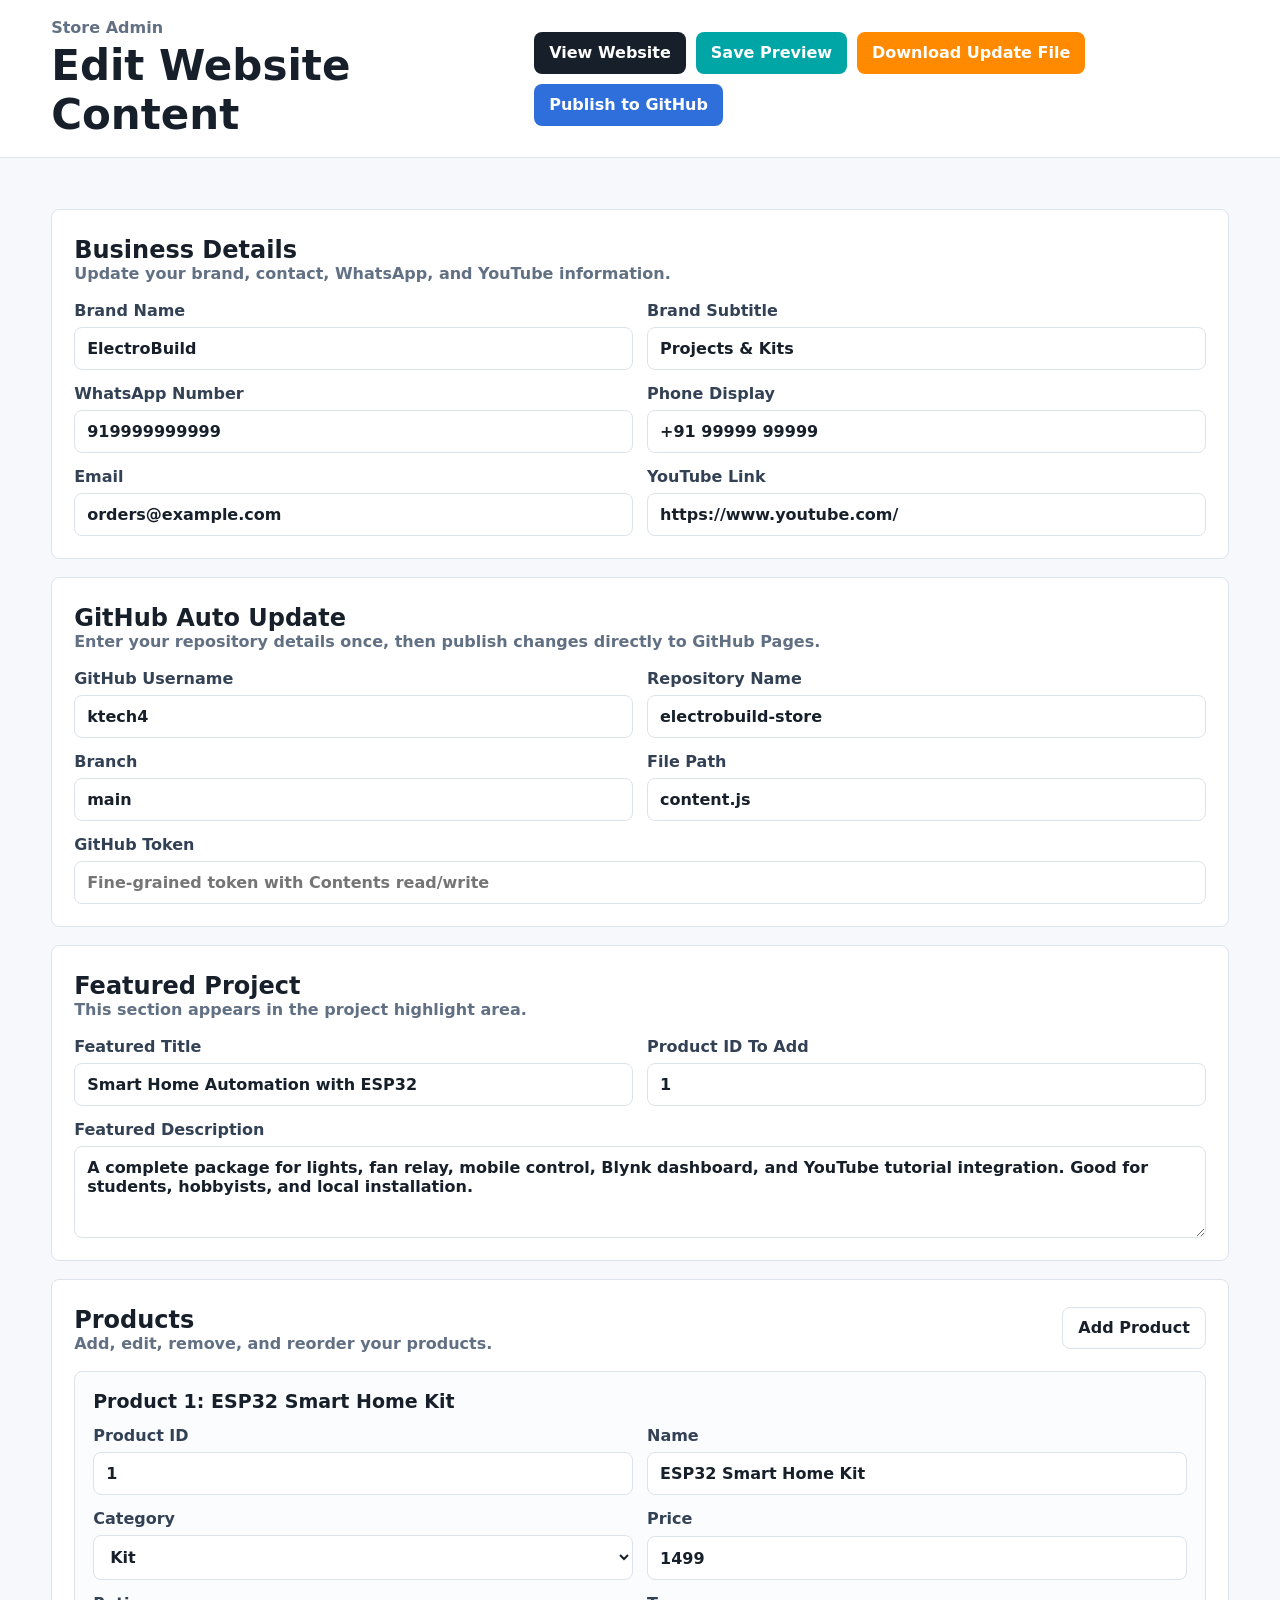
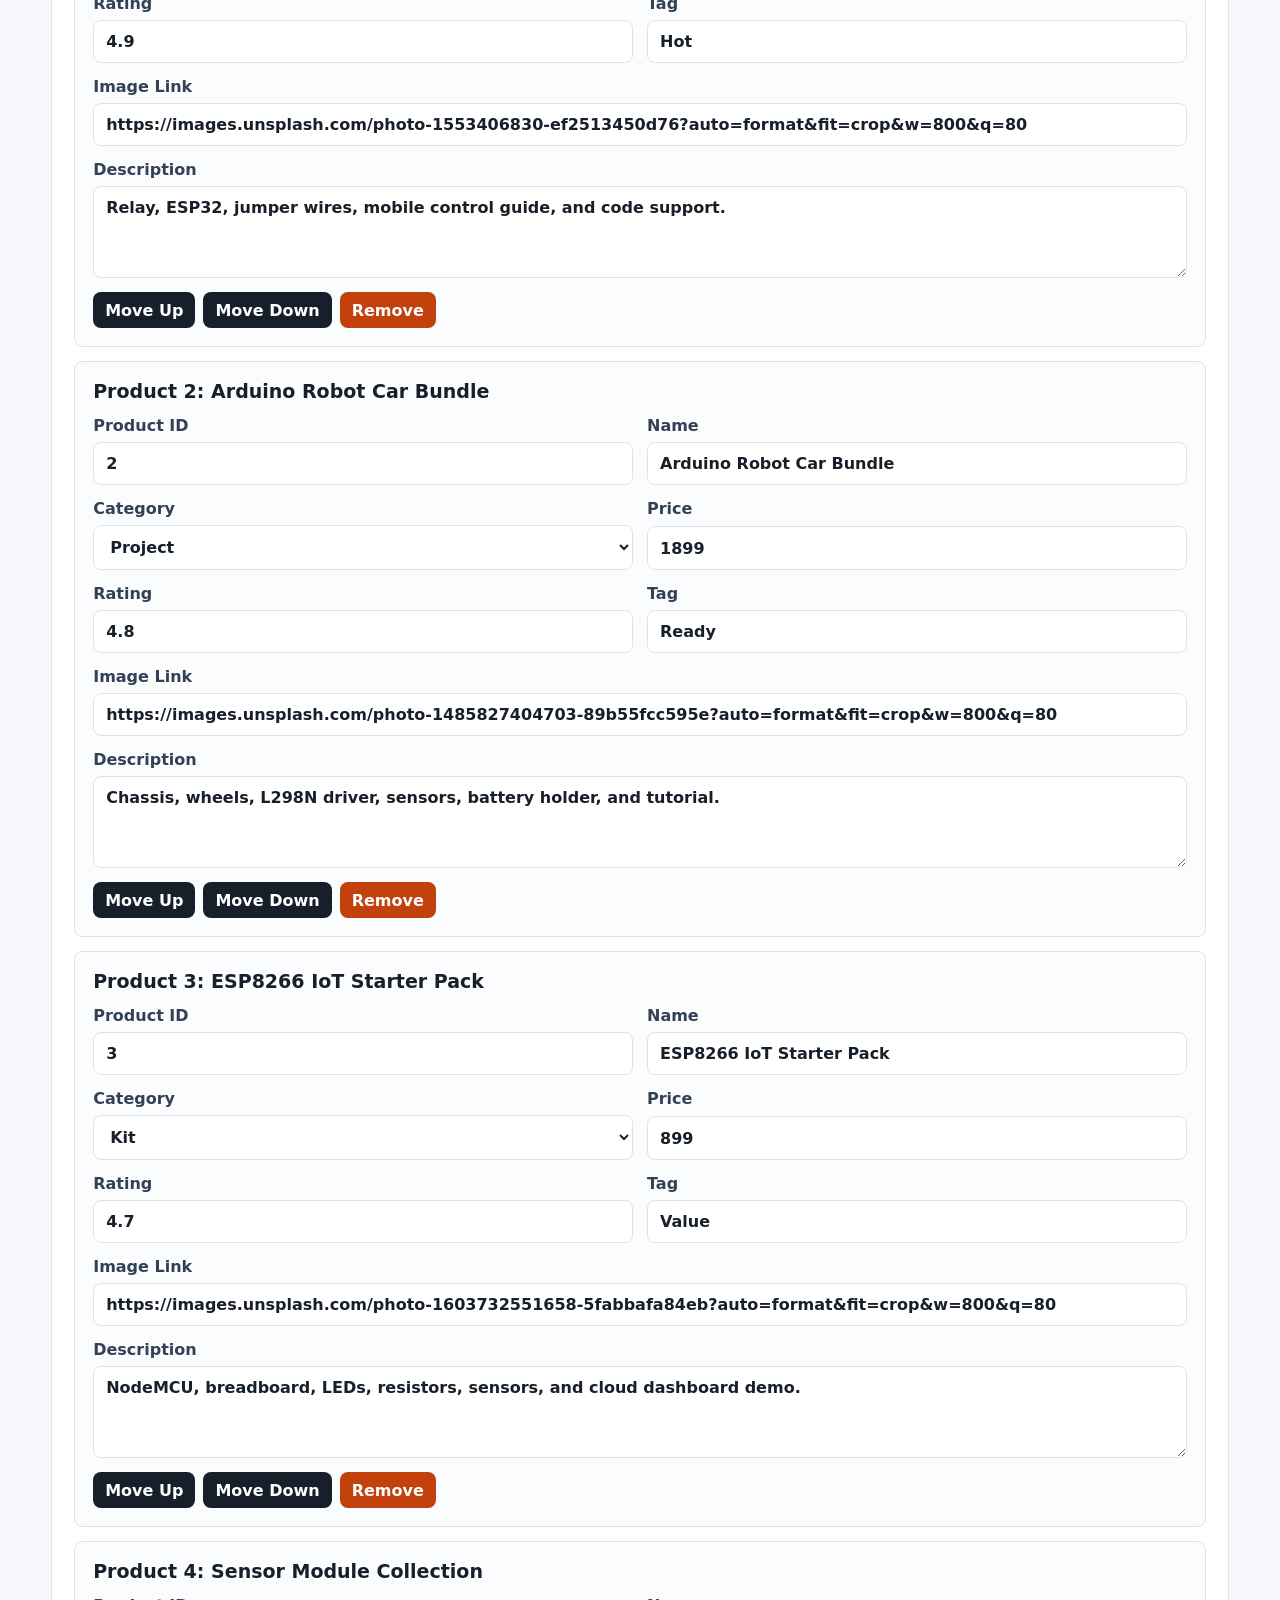
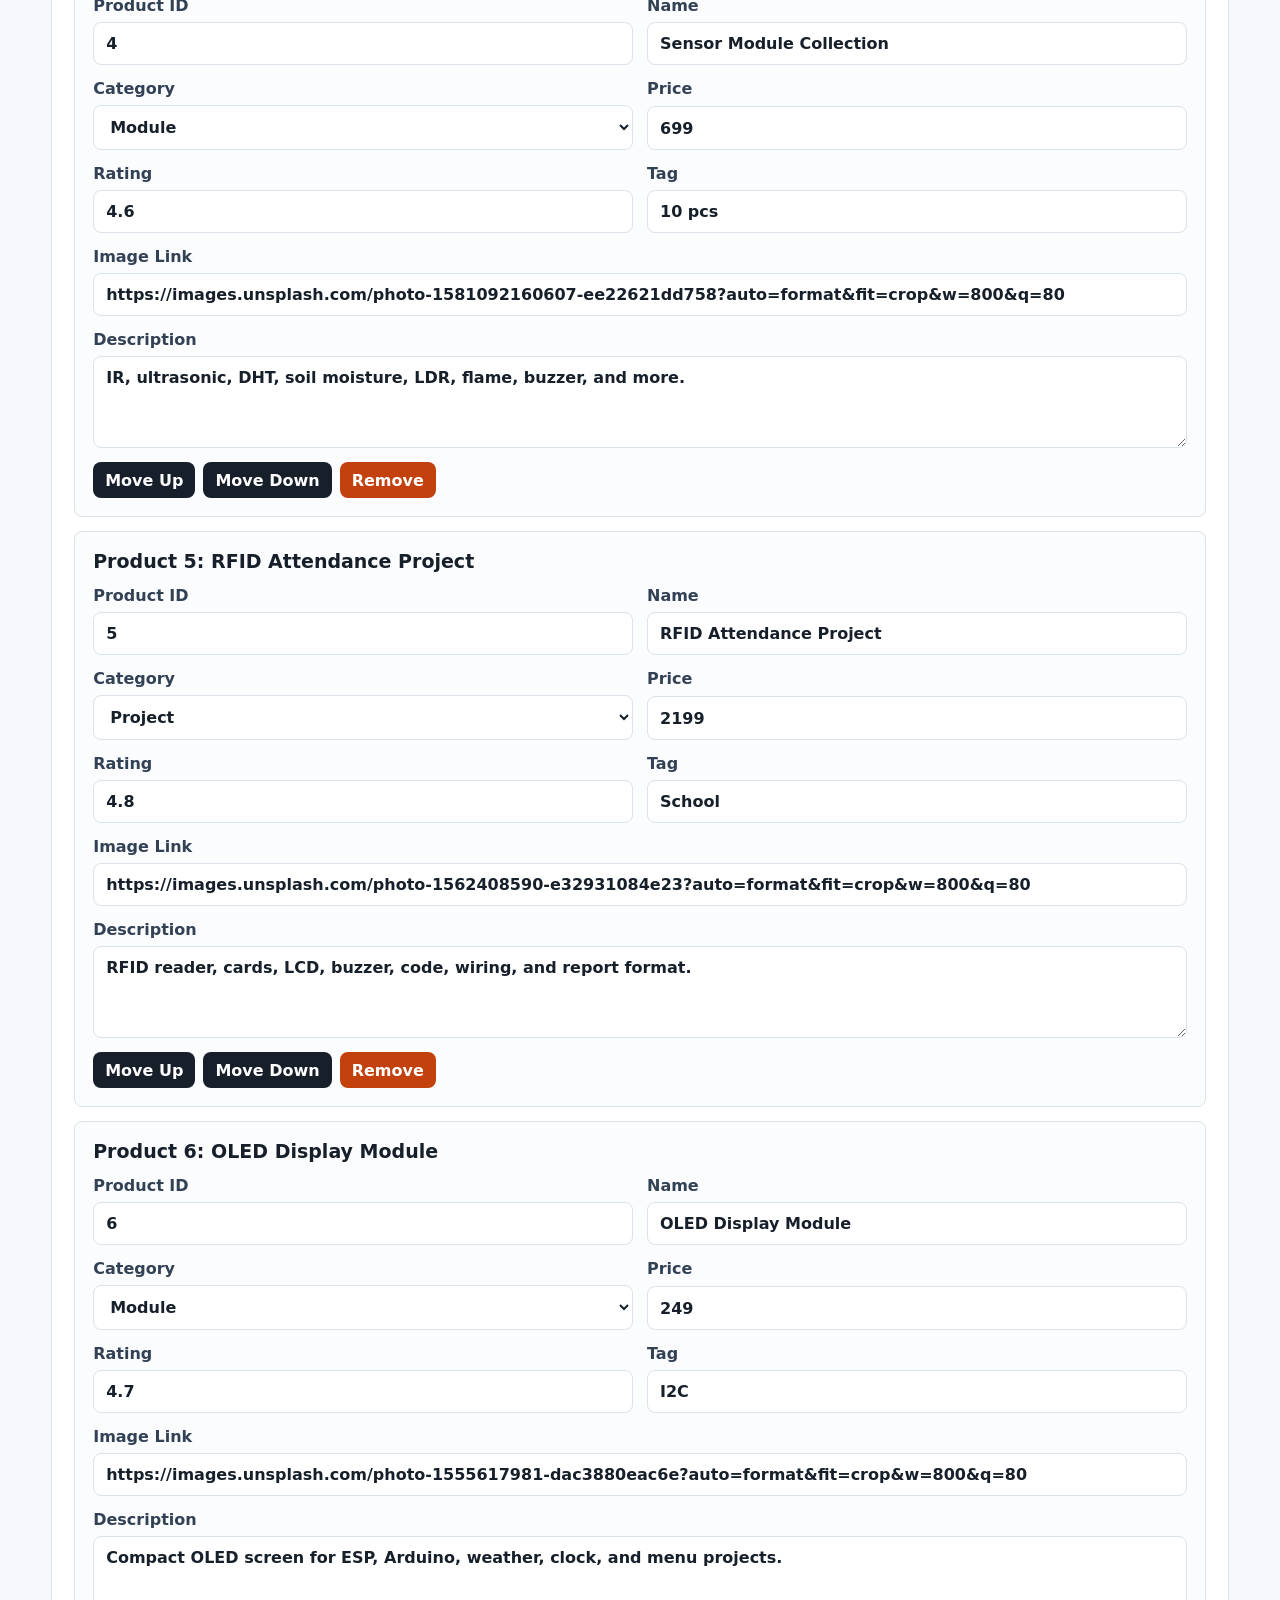
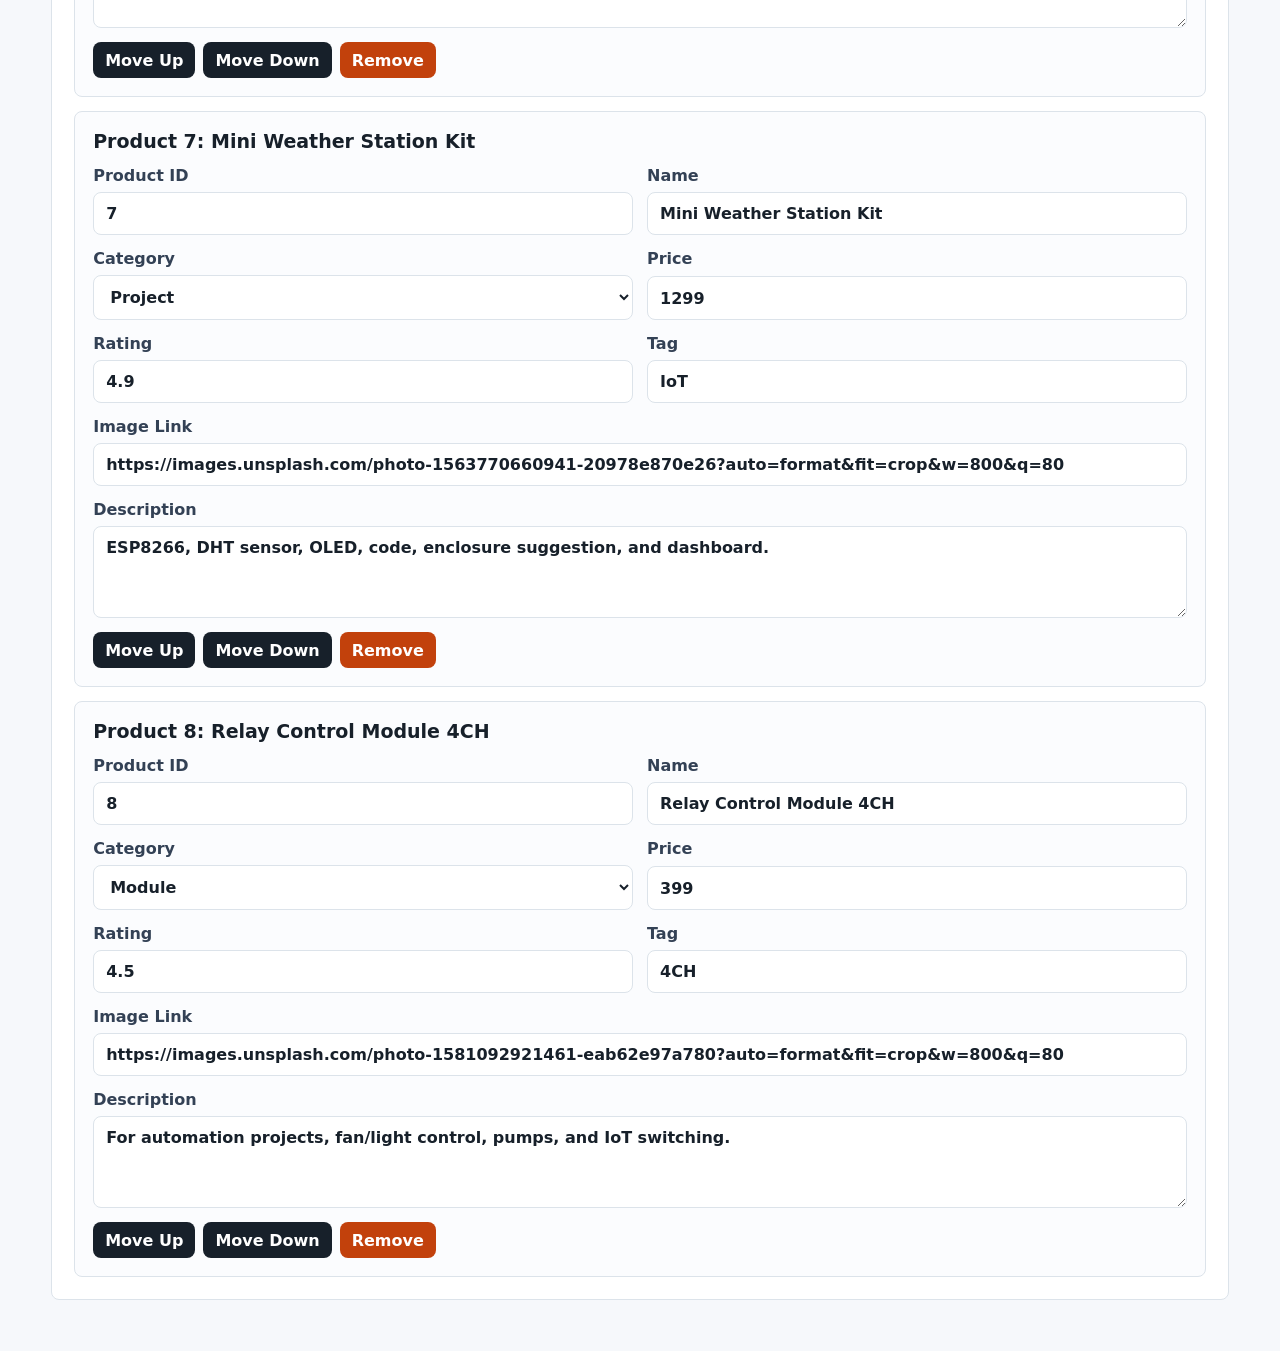
==== admin.html @ 0fcd3319 "Add files via upload" ====
<!doctype html>
<html lang="en">
  <head>
    <meta charset="utf-8" />
    <meta name="viewport" content="width=device-width, initial-scale=1" />
    <title>Store Admin | ElectroBuild</title>
    <link rel="stylesheet" href="admin.css" />
  </head>
  <body>
    <header class="admin-header">
      <div>
        <p>Store Admin</p>
        <h1>Edit Website Content</h1>
      </div>
      <nav>
        <a href="index.html">View Website</a>
        <button id="previewButton" type="button">Save Preview</button>
        <button id="exportButton" type="button">Download Update File</button>
        <button id="publishButton" type="button">Publish to GitHub</button>
      </nav>
    </header>

    <main class="admin-shell">
      <section class="panel">
        <div class="panel-heading">
          <h2>Business Details</h2>
          <p>Update your brand, contact, WhatsApp, and YouTube information.</p>
        </div>

        <div class="form-grid">
          <label>
            Brand Name
            <input id="brandName" type="text" />
          </label>
          <label>
            Brand Subtitle
            <input id="brandSubtitle" type="text" />
          </label>
          <label>
            WhatsApp Number
            <input id="whatsappNumber" type="text" placeholder="919999999999" />
          </label>
          <label>
            Phone Display
            <input id="phoneDisplay" type="text" placeholder="+91 99999 99999" />
          </label>
          <label>
            Email
            <input id="email" type="email" />
          </label>
          <label>
            YouTube Link
            <input id="youtubeUrl" type="url" />
          </label>
        </div>
      </section>

      <section class="panel">
        <div class="panel-heading">
          <h2>GitHub Auto Update</h2>
          <p>Enter your repository details once, then publish changes directly to GitHub Pages.</p>
        </div>

        <div class="form-grid">
          <label>
            GitHub Username
            <input id="githubOwner" type="text" placeholder="your-github-username" />
          </label>
          <label>
            Repository Name
            <input id="githubRepo" type="text" placeholder="electrobuild-store" />
          </label>
          <label>
            Branch
            <input id="githubBranch" type="text" value="main" />
          </label>
          <label>
            File Path
            <input id="githubPath" type="text" value="content.js" />
          </label>
          <label class="wide">
            GitHub Token
            <input id="githubToken" type="password" placeholder="Fine-grained token with Contents read/write" />
          </label>
        </div>
      </section>

      <section class="panel">
        <div class="panel-heading">
          <h2>Featured Project</h2>
          <p>This section appears in the project highlight area.</p>
        </div>

        <div class="form-grid">
          <label>
            Featured Title
            <input id="featureTitle" type="text" />
          </label>
          <label>
            Product ID To Add
            <input id="featureProductId" type="number" min="1" />
          </label>
          <label class="wide">
            Featured Description
            <textarea id="featureDescription"></textarea>
          </label>
        </div>
      </section>

      <section class="panel">
        <div class="panel-heading with-action">
          <div>
            <h2>Products</h2>
            <p>Add, edit, remove, and reorder your products.</p>
          </div>
          <button class="secondary" id="addProductButton" type="button">Add Product</button>
        </div>

        <div class="product-editor" id="productEditor"></div>
      </section>
    </main>

    <div class="toast" id="toast" role="status" aria-live="polite"></div>

    <script src="content.js"></script>
    <script src="admin.js"></script>
  </body>
</html>
---- admin.css ----
:root {
  --ink: #17202a;
  --muted: #627084;
  --line: #dce3ea;
  --paper: #f6f8fb;
  --white: #ffffff;
  --brand: #ff8a00;
  --accent: #00a6a6;
  --danger: #c2410c;
}

* {
  box-sizing: border-box;
}

body {
  margin: 0;
  color: var(--ink);
  font-family: Inter, ui-sans-serif, system-ui, -apple-system, BlinkMacSystemFont, "Segoe UI", sans-serif;
  background: var(--paper);
}

button,
input,
textarea,
select {
  font: inherit;
}

.admin-header {
  position: sticky;
  top: 0;
  z-index: 10;
  display: flex;
  align-items: center;
  justify-content: space-between;
  gap: 18px;
  padding: 18px clamp(18px, 4vw, 52px);
  border-bottom: 1px solid var(--line);
  background: rgba(255, 255, 255, 0.94);
  backdrop-filter: blur(16px);
}

.admin-header p,
.panel-heading p {
  margin: 0;
  color: var(--muted);
  font-weight: 800;
}

.admin-header h1,
.panel-heading h2 {
  margin: 4px 0 0;
  letter-spacing: 0;
}

.admin-header h1 {
  font-size: clamp(26px, 4vw, 42px);
}

.admin-header nav {
  display: flex;
  flex-wrap: wrap;
  gap: 10px;
}

.admin-header a,
button {
  display: inline-flex;
  align-items: center;
  justify-content: center;
  min-height: 42px;
  padding: 0 15px;
  border: 0;
  border-radius: 8px;
  color: #fff;
  font-weight: 900;
  text-decoration: none;
  background: var(--ink);
  cursor: pointer;
}

#exportButton {
  background: var(--brand);
}

#previewButton {
  background: var(--accent);
}

#publishButton {
  background: #2f6fdb;
}

.admin-shell {
  display: grid;
  gap: 18px;
  padding: clamp(18px, 4vw, 52px);
}

.panel {
  padding: 22px;
  border: 1px solid var(--line);
  border-radius: 8px;
  background: var(--white);
}

.panel-heading {
  margin-bottom: 18px;
}

.with-action {
  display: flex;
  align-items: center;
  justify-content: space-between;
  gap: 16px;
}

.secondary {
  color: var(--ink);
  border: 1px solid var(--line);
  background: var(--white);
}

.form-grid,
.product-card {
  display: grid;
  grid-template-columns: repeat(2, minmax(0, 1fr));
  gap: 14px;
}

label {
  display: grid;
  gap: 7px;
  color: #334155;
  font-weight: 900;
}

input,
textarea,
select {
  width: 100%;
  min-width: 0;
  border: 1px solid var(--line);
  border-radius: 8px;
  padding: 11px 12px;
  color: var(--ink);
  background: #fff;
  outline: 0;
}

textarea {
  min-height: 92px;
  resize: vertical;
}

.wide {
  grid-column: 1 / -1;
}

.product-editor {
  display: grid;
  gap: 14px;
}

.product-card {
  position: relative;
  padding: 18px;
  border: 1px solid var(--line);
  border-radius: 8px;
  background: #fbfcfe;
}

.product-card h3 {
  grid-column: 1 / -1;
  margin: 0;
  font-size: 19px;
}

.product-actions {
  grid-column: 1 / -1;
  display: flex;
  flex-wrap: wrap;
  gap: 8px;
}

.product-actions button {
  min-height: 36px;
  padding-inline: 12px;
}

.danger {
  background: var(--danger);
}

.toast {
  position: fixed;
  right: 18px;
  bottom: 18px;
  display: none;
  max-width: min(420px, calc(100vw - 36px));
  padding: 14px 16px;
  border-radius: 8px;
  color: #fff;
  font-weight: 900;
  background: var(--ink);
  box-shadow: 0 18px 40px rgba(20, 32, 48, 0.22);
}

.toast.is-visible {
  display: block;
}

@media (max-width: 820px) {
  .admin-header,
  .with-action {
    align-items: stretch;
    flex-direction: column;
  }

  .admin-header nav,
  .admin-header a,
  .admin-header button {
    width: 100%;
  }

  .form-grid,
  .product-card {
    grid-template-columns: 1fr;
  }
}
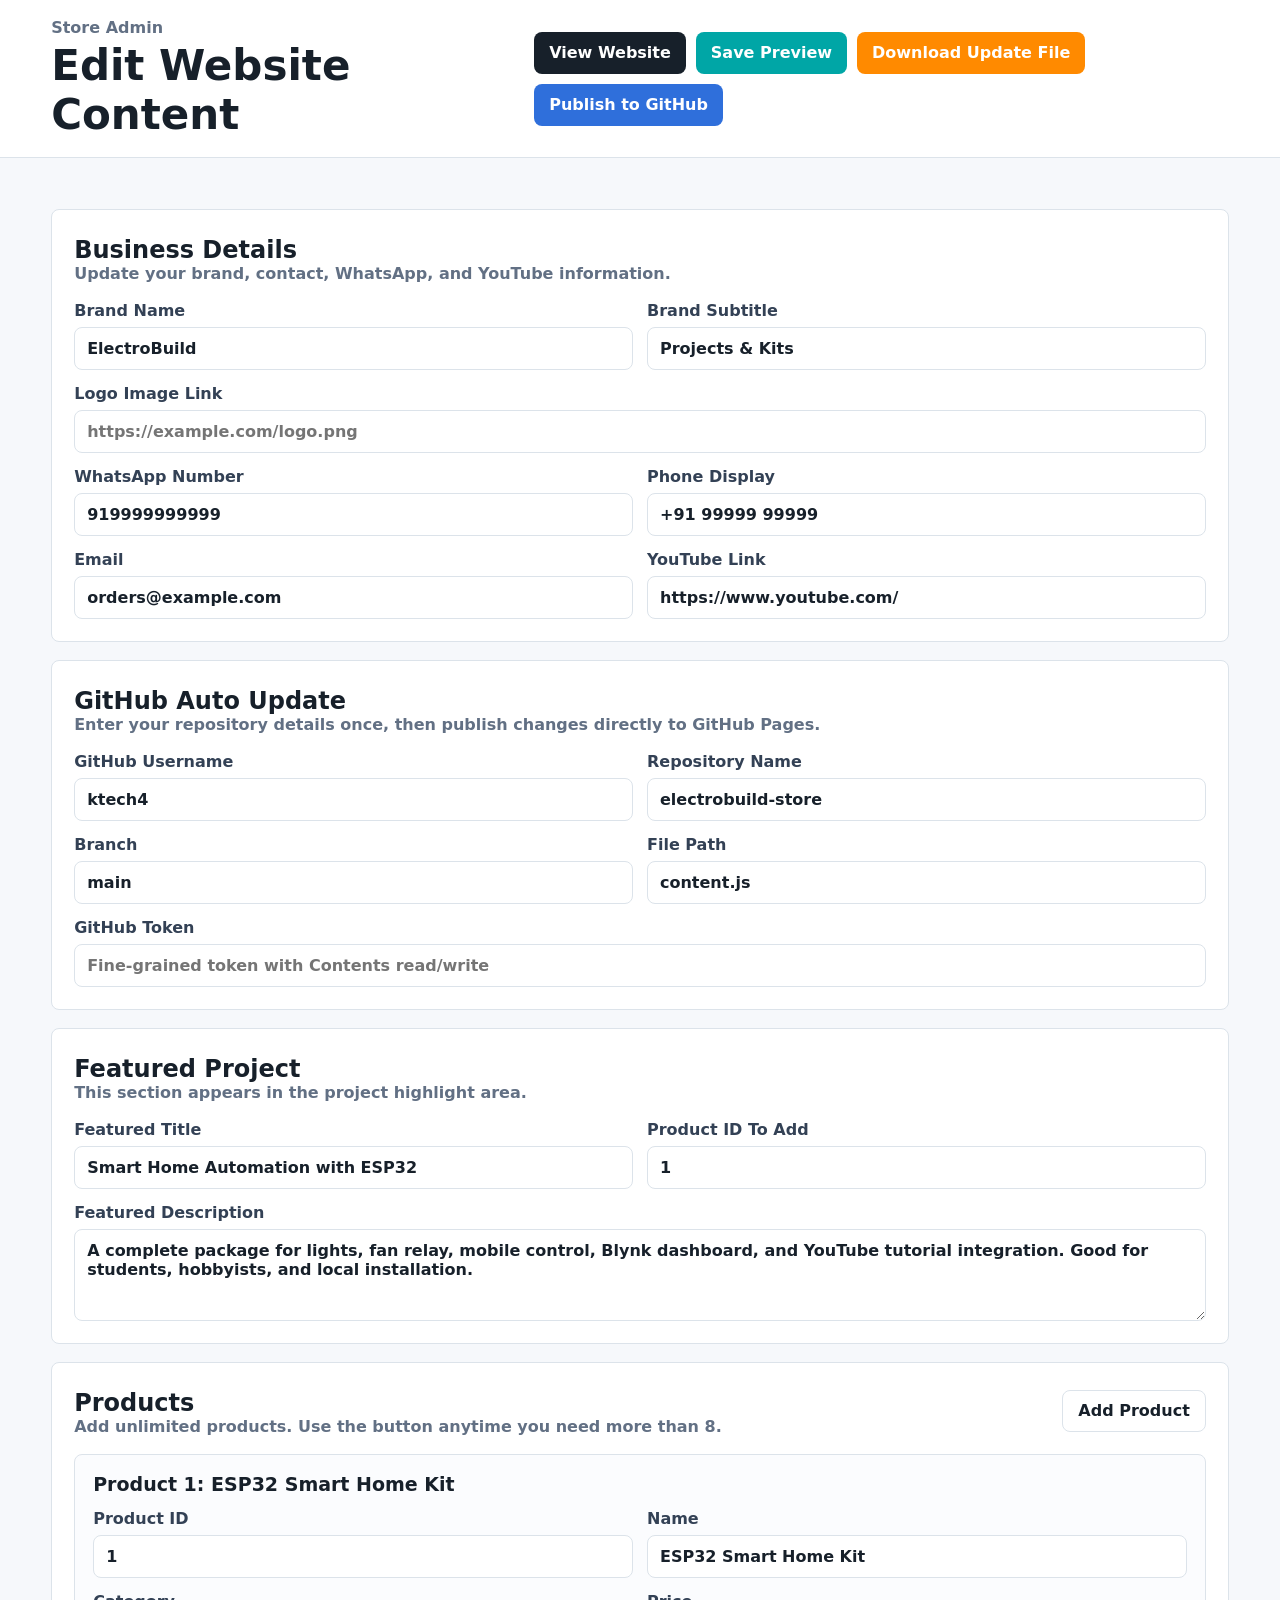
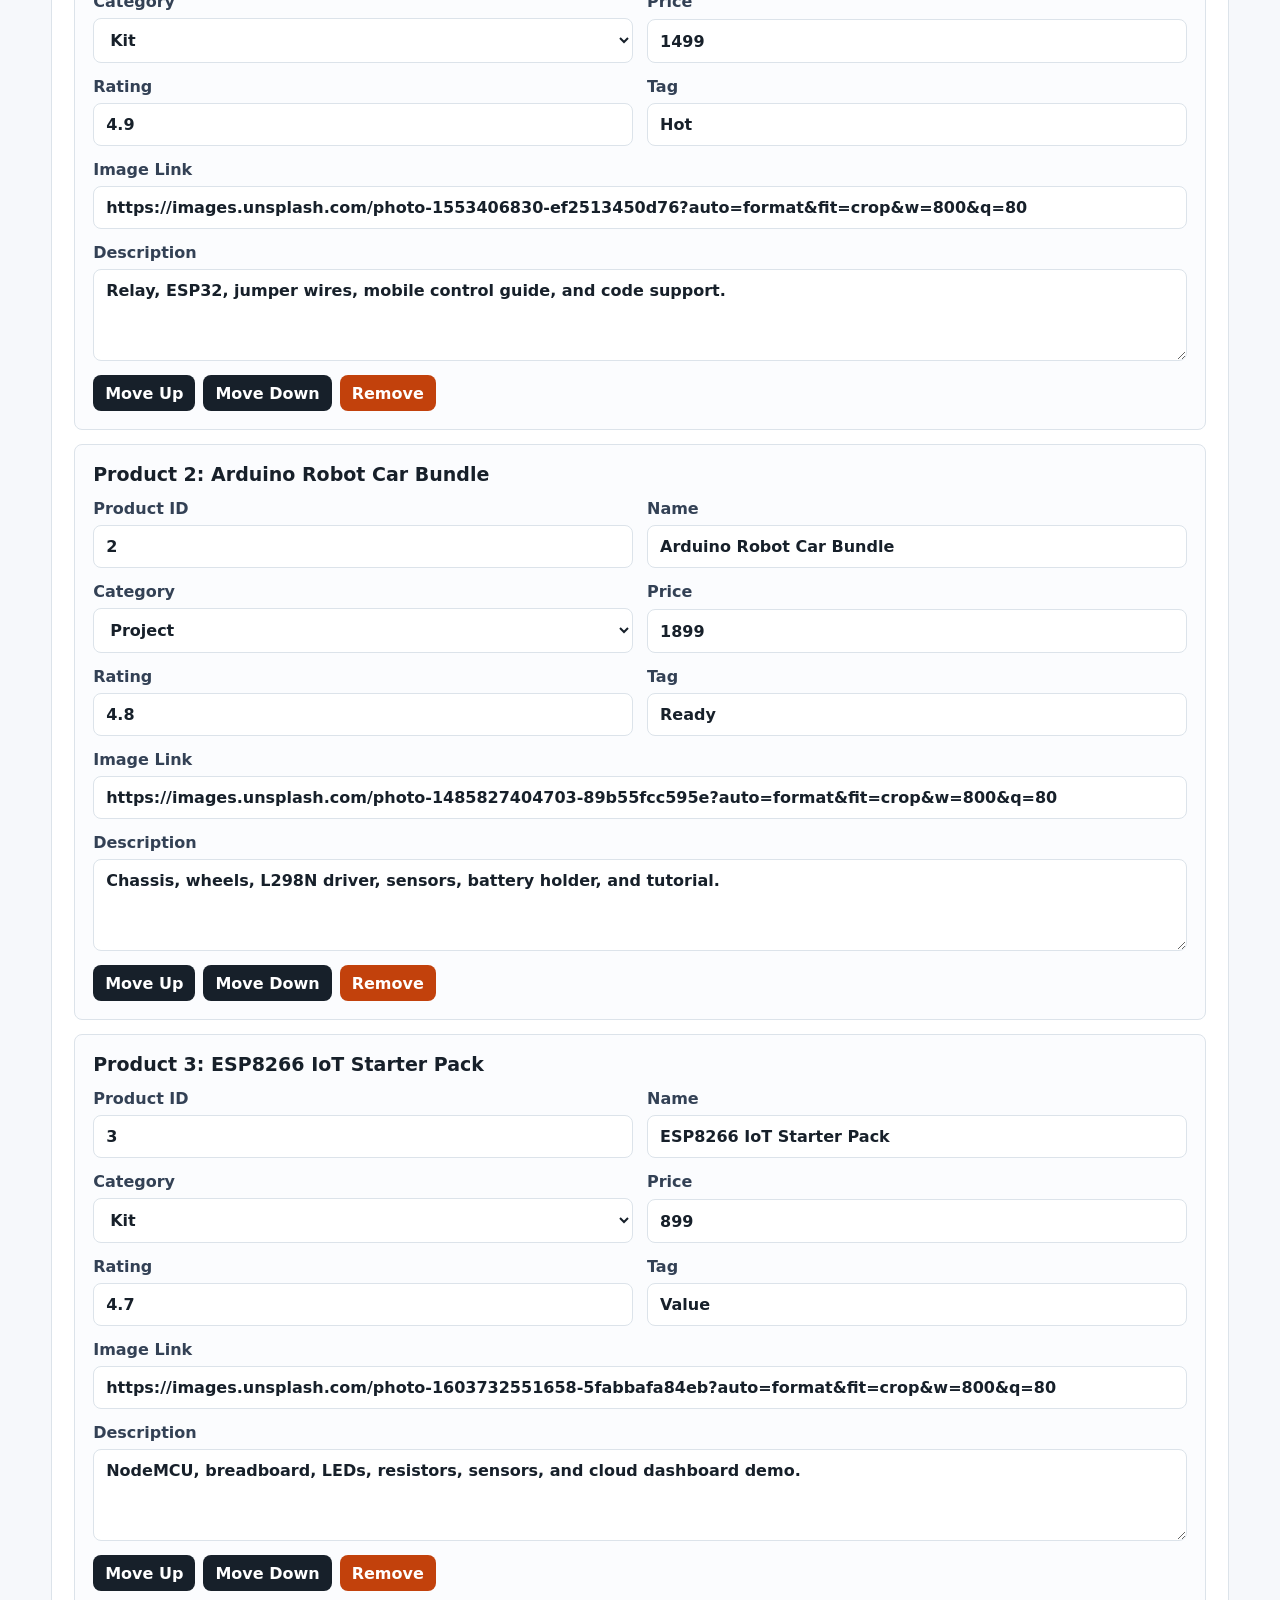
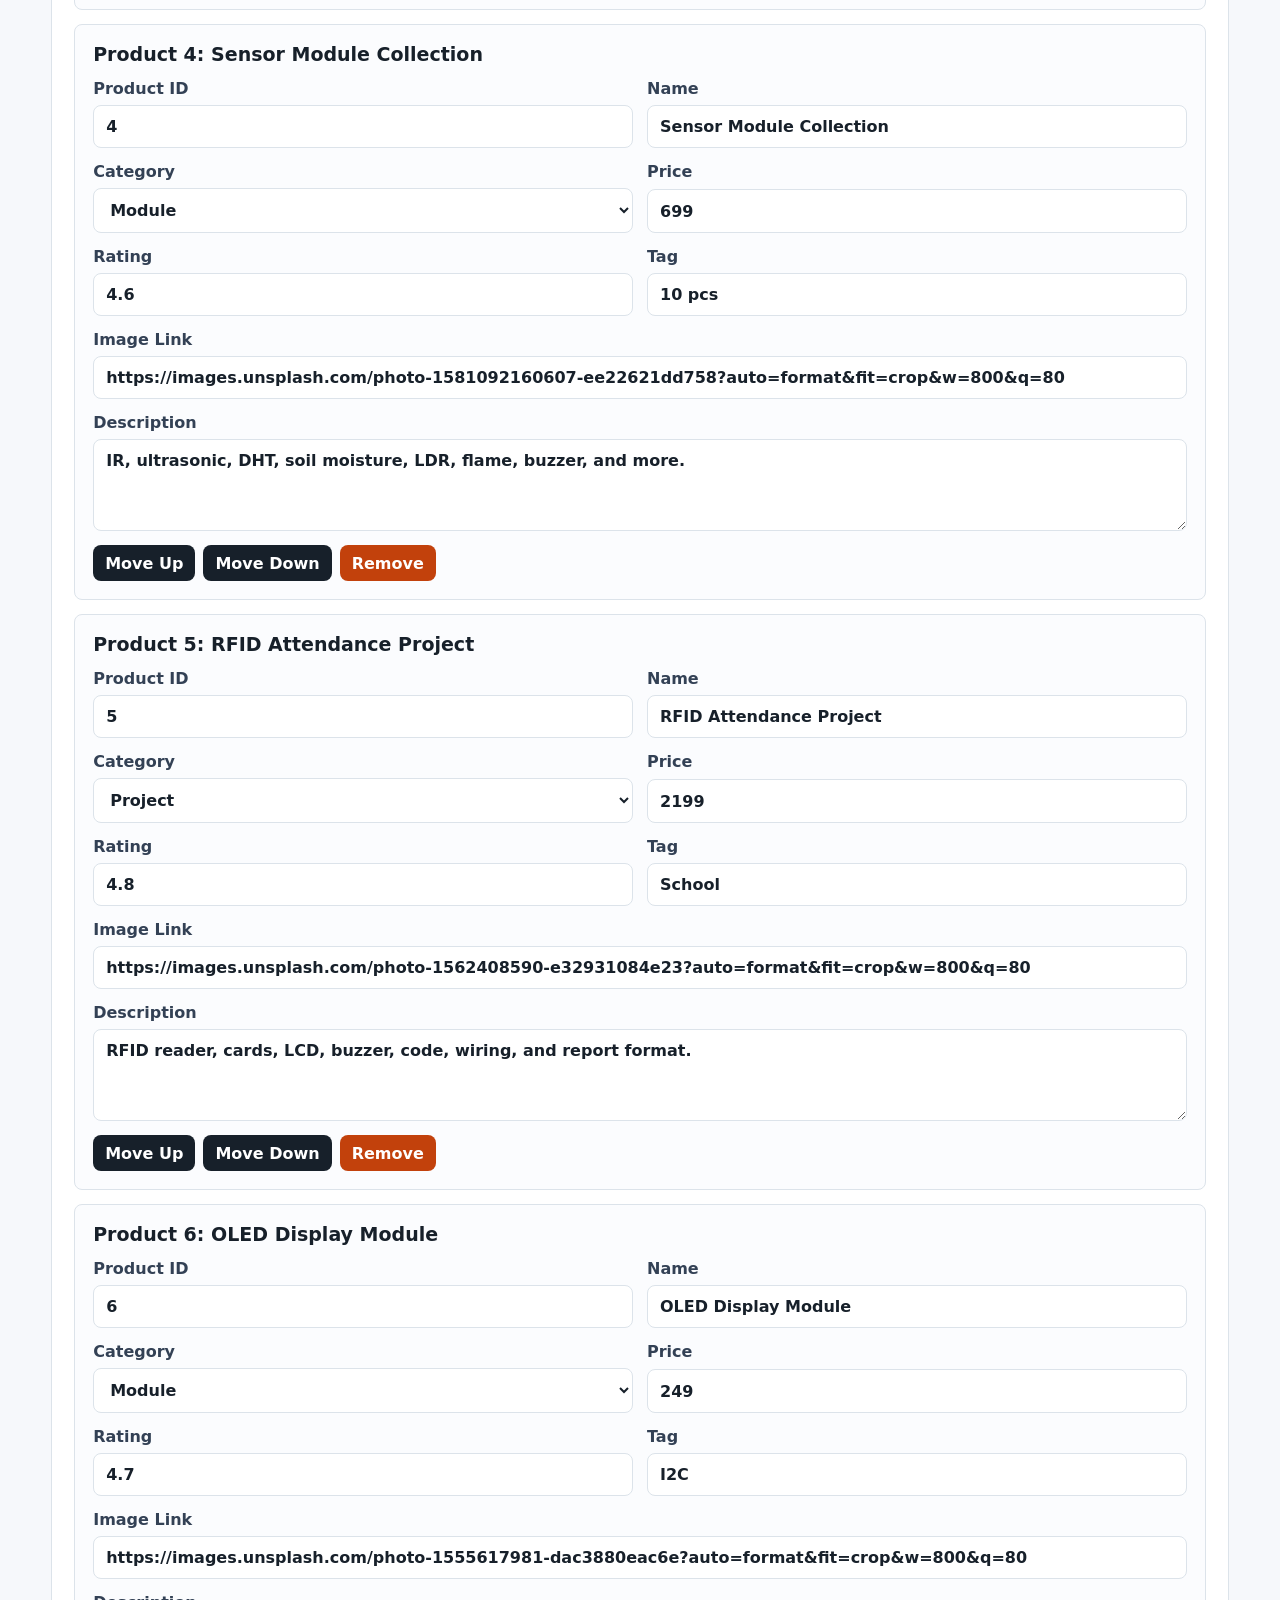
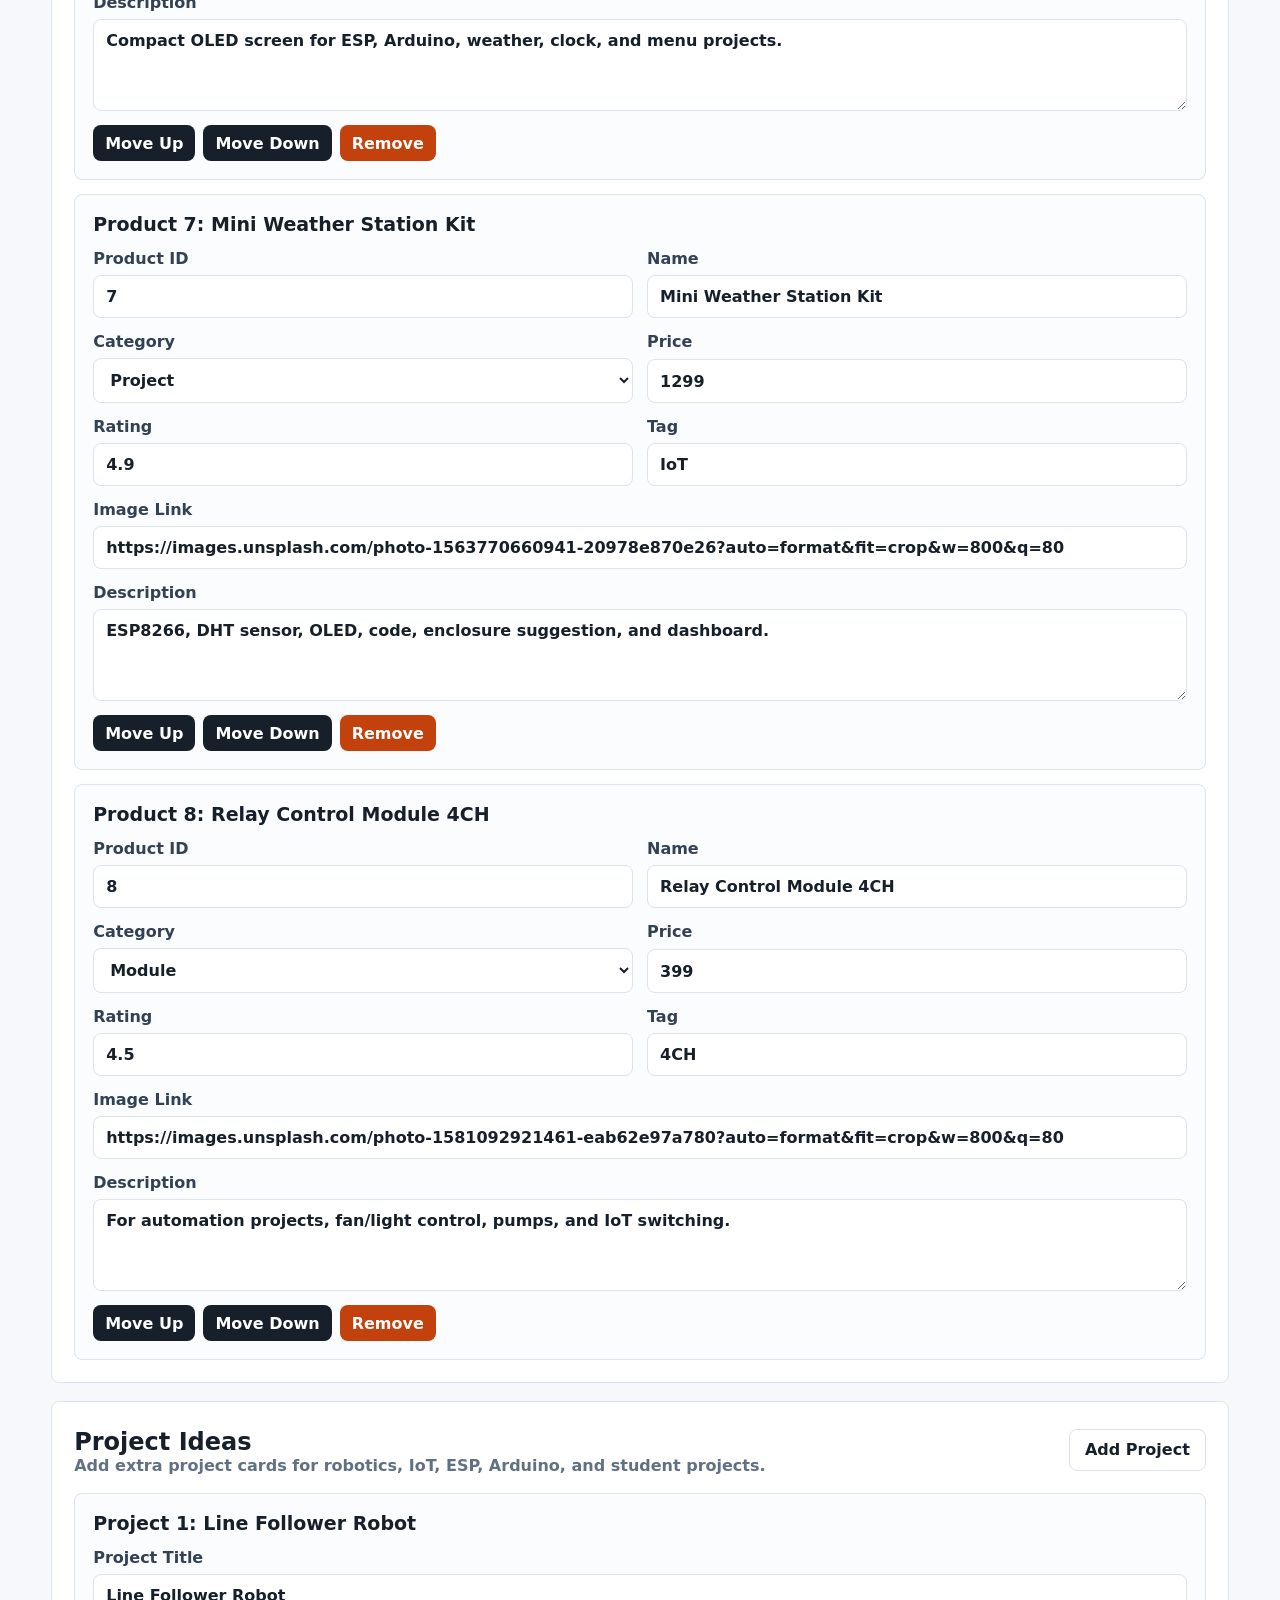
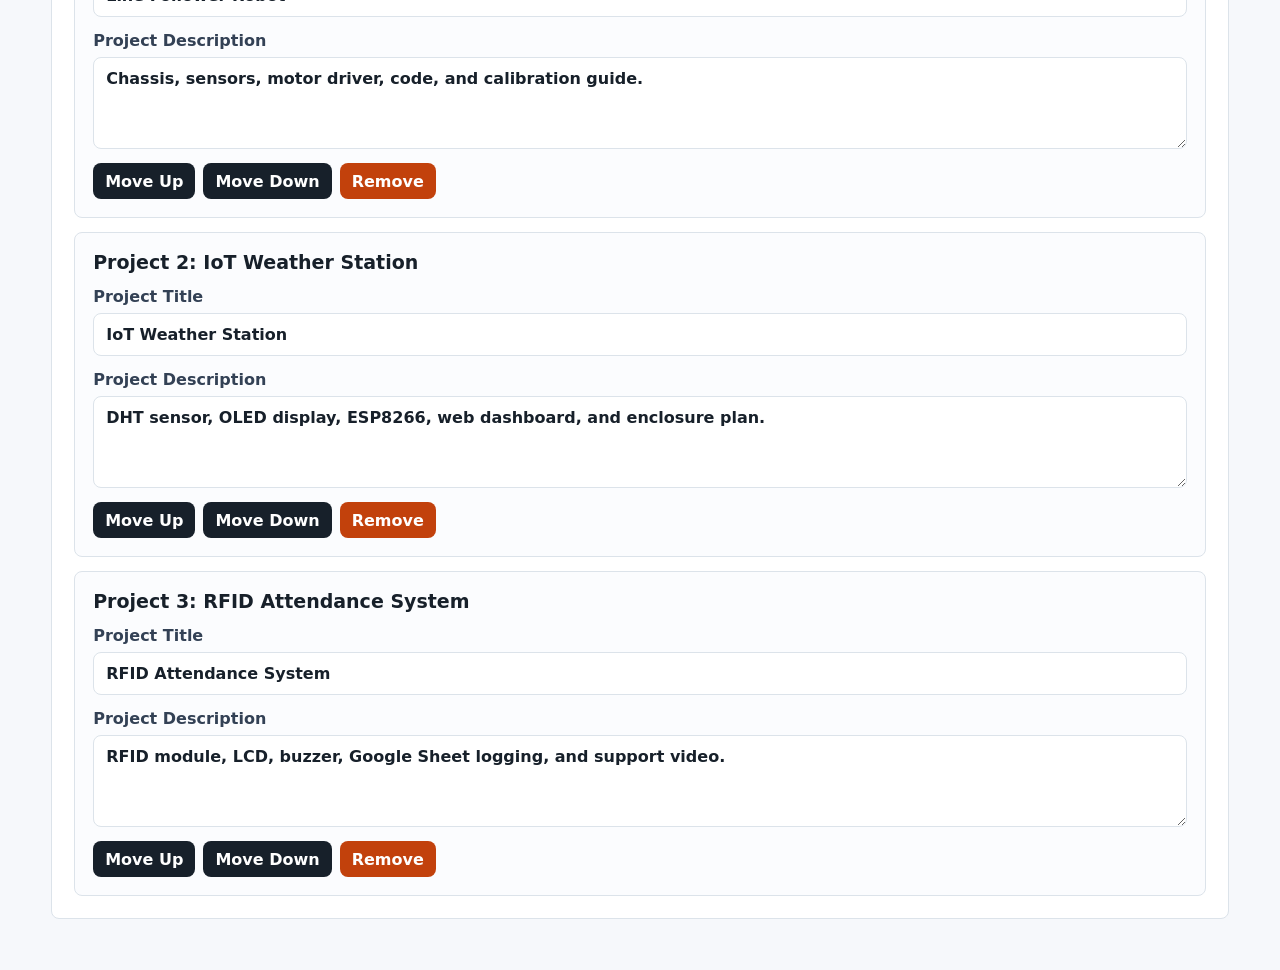
==== commit 8bdb0552: "Add files via upload" ====
--- a/admin.html
+++ b/admin.html
@@ -35,6 +35,10 @@
           <label>
             Brand Subtitle
             <input id="brandSubtitle" type="text" />
+          </label>
+          <label class="wide">
+            Logo Image Link
+            <input id="logoUrl" type="url" placeholder="https://example.com/logo.png" />
           </label>
           <label>
             WhatsApp Number
@@ -111,12 +115,24 @@
         <div class="panel-heading with-action">
           <div>
             <h2>Products</h2>
-            <p>Add, edit, remove, and reorder your products.</p>
+            <p>Add unlimited products. Use the button anytime you need more than 8.</p>
           </div>
           <button class="secondary" id="addProductButton" type="button">Add Product</button>
         </div>
 
         <div class="product-editor" id="productEditor"></div>
+      </section>
+
+      <section class="panel">
+        <div class="panel-heading with-action">
+          <div>
+            <h2>Project Ideas</h2>
+            <p>Add extra project cards for robotics, IoT, ESP, Arduino, and student projects.</p>
+          </div>
+          <button class="secondary" id="addProjectButton" type="button">Add Project</button>
+        </div>
+
+        <div class="product-editor" id="projectEditor"></div>
       </section>
     </main>
 
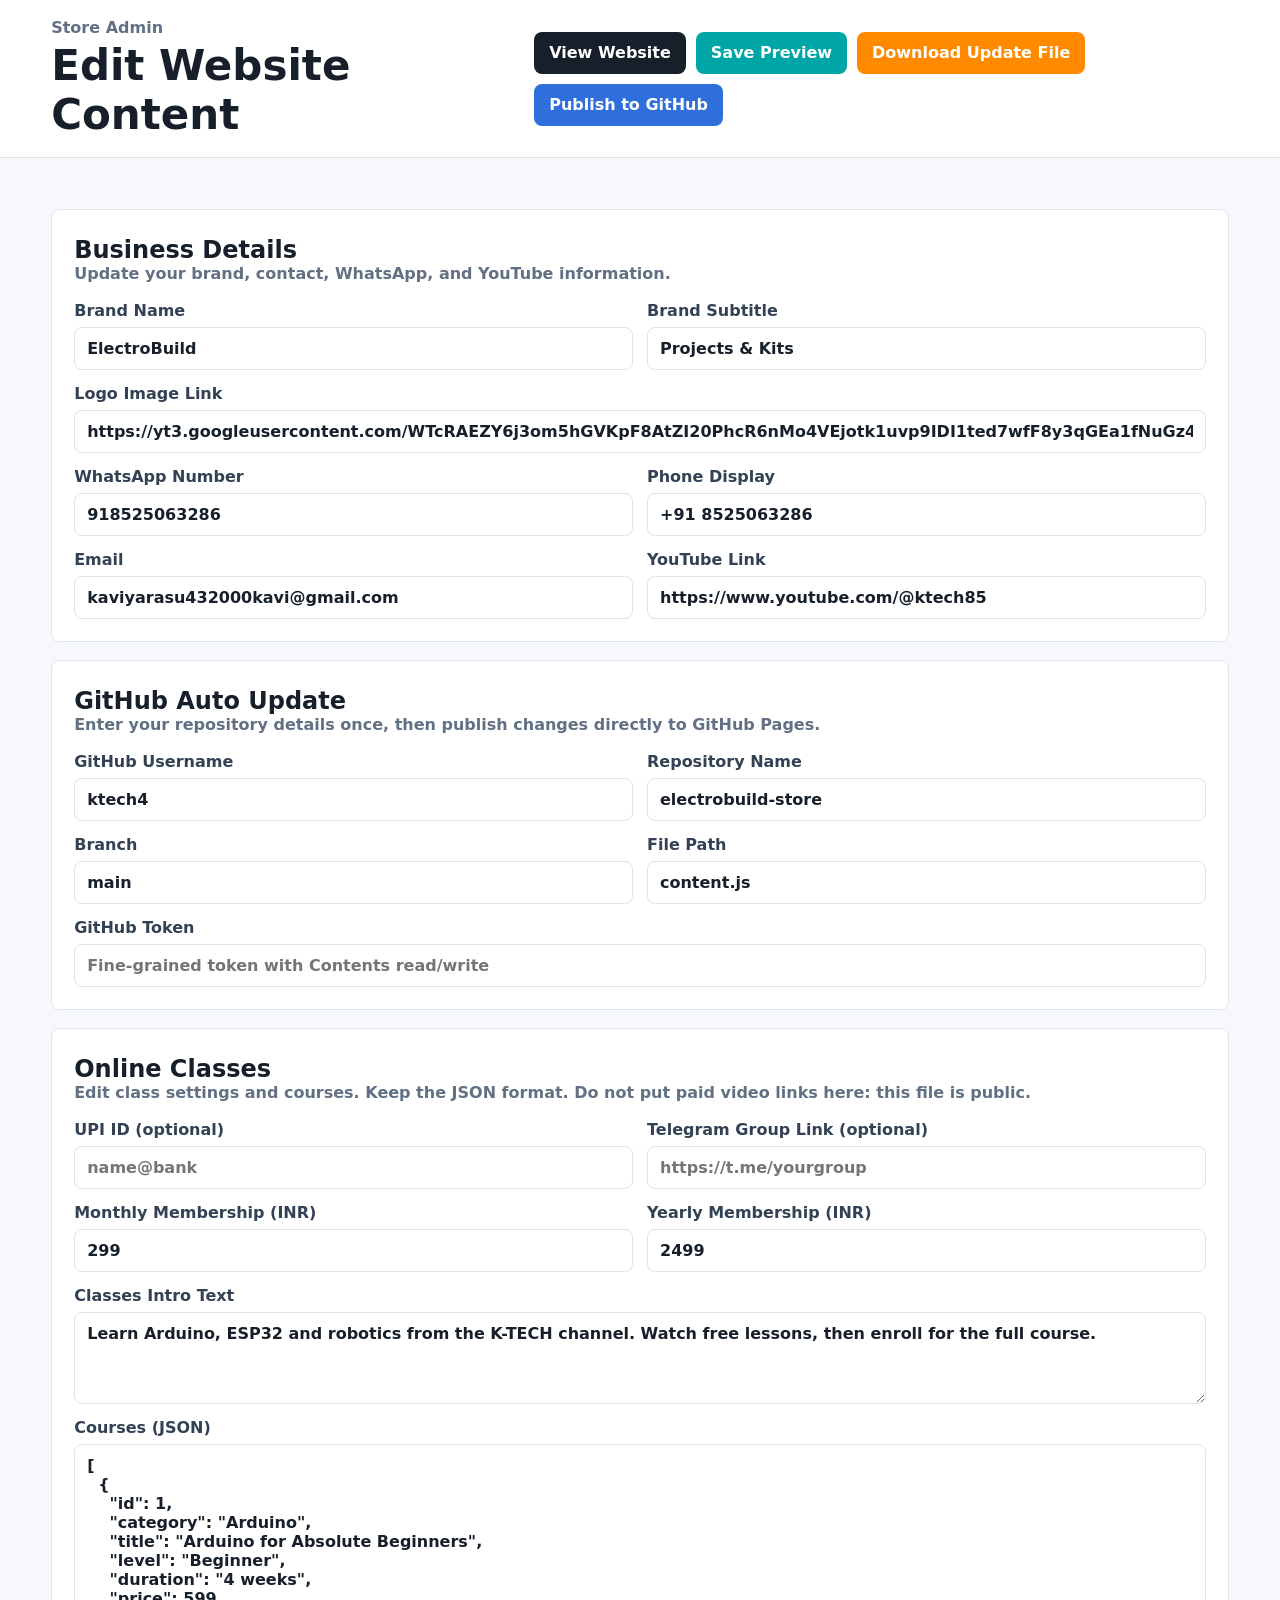
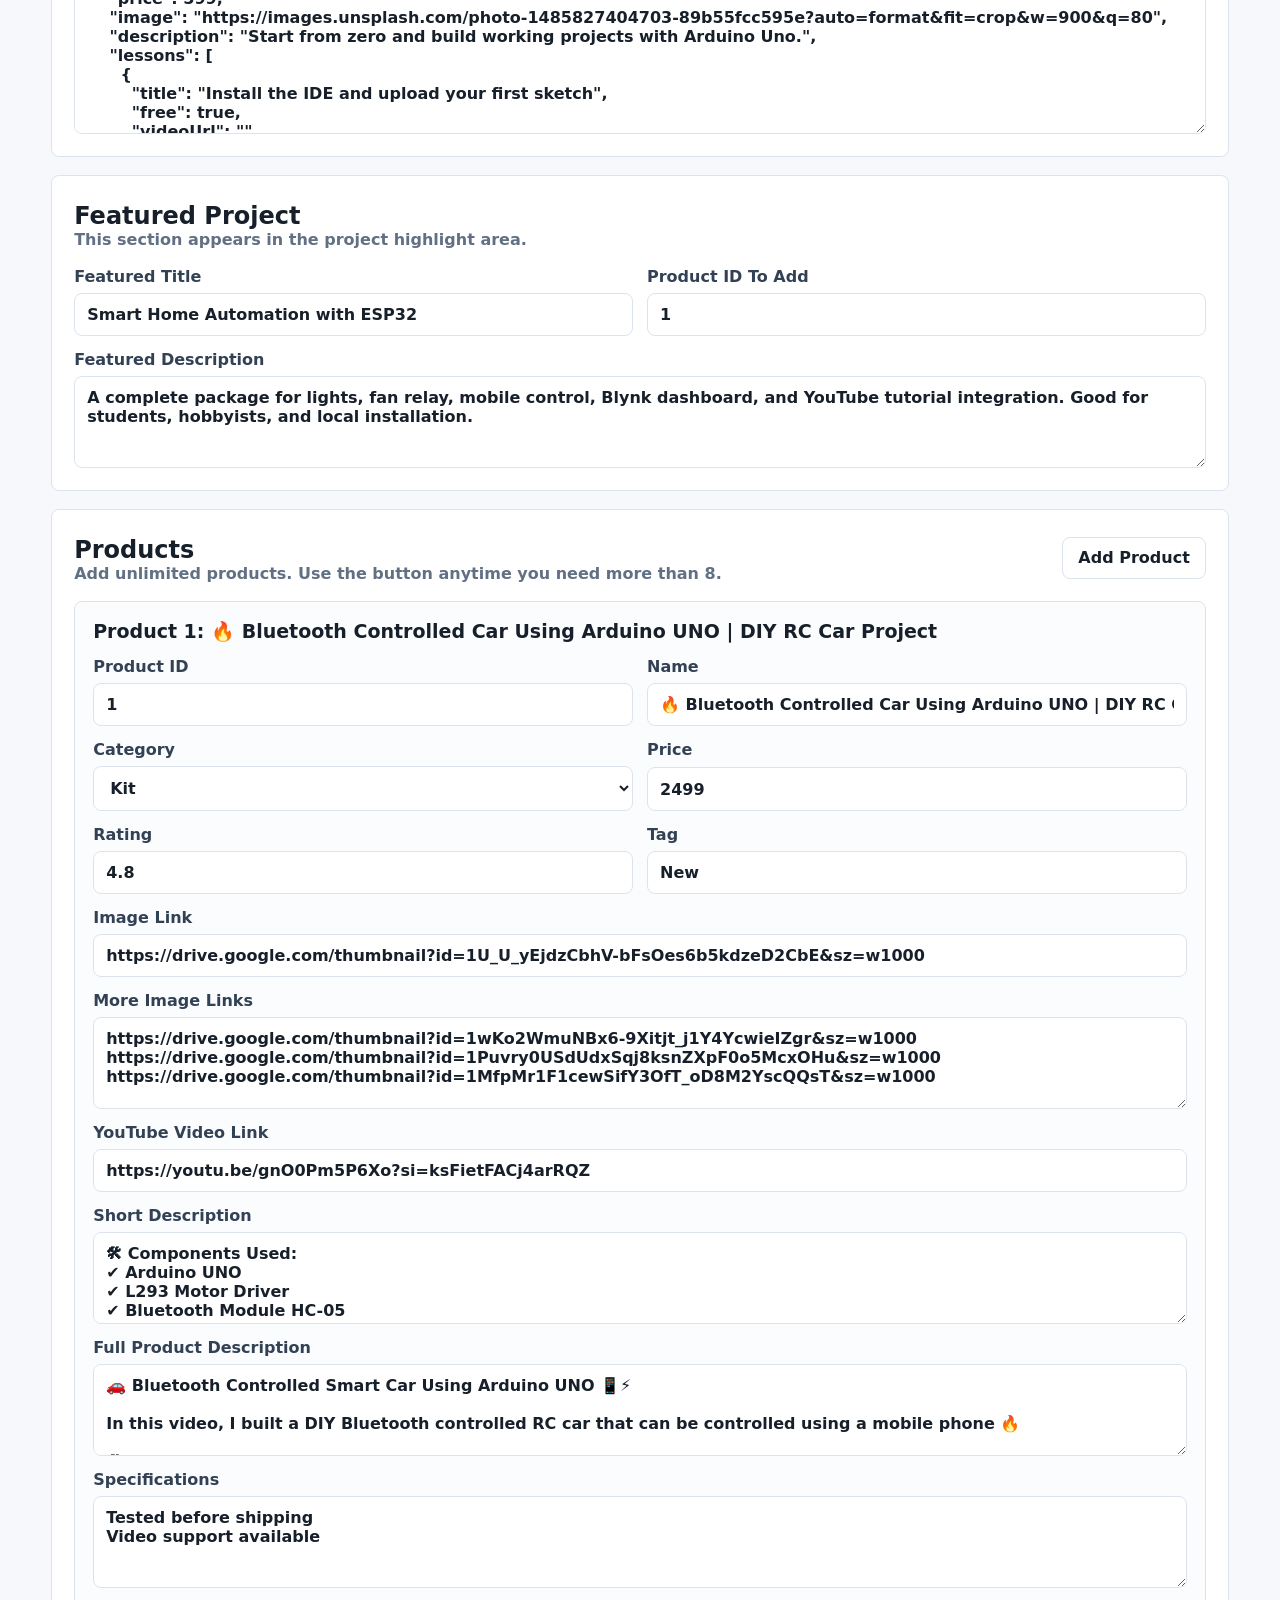
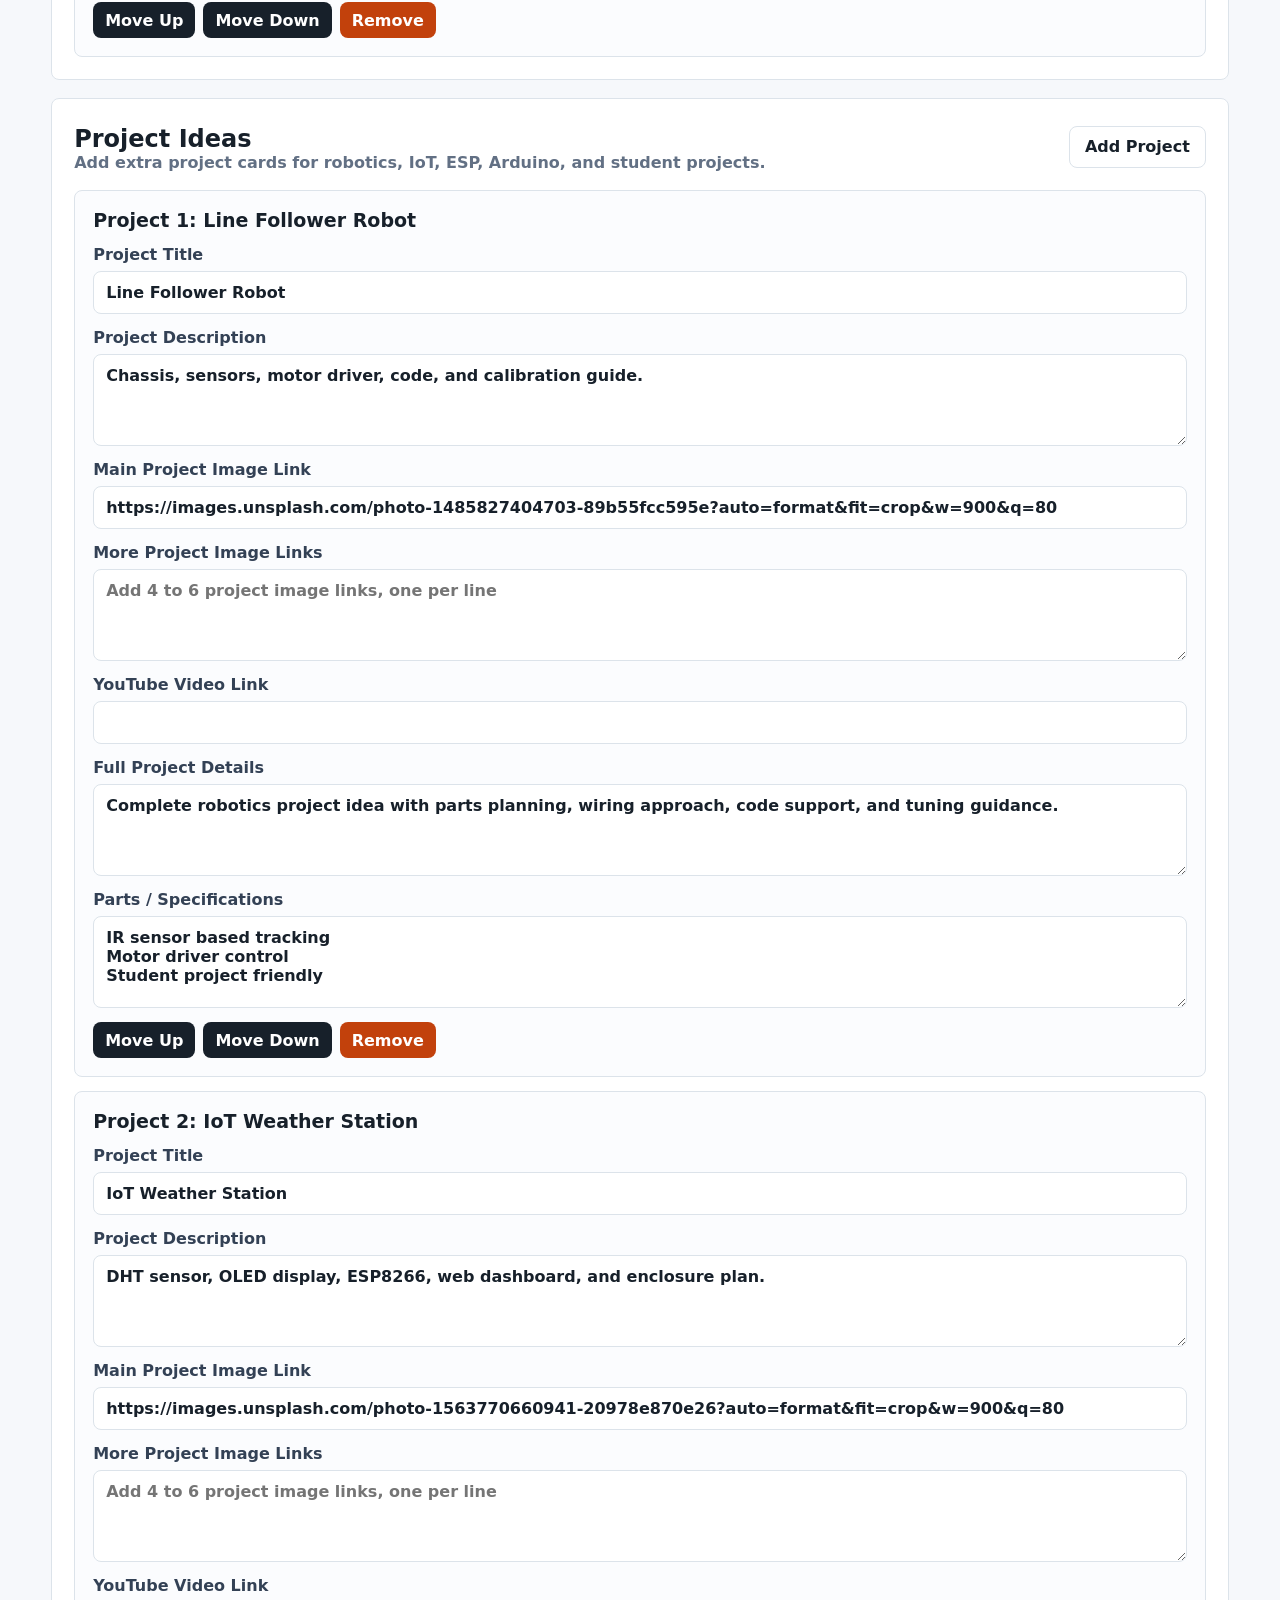
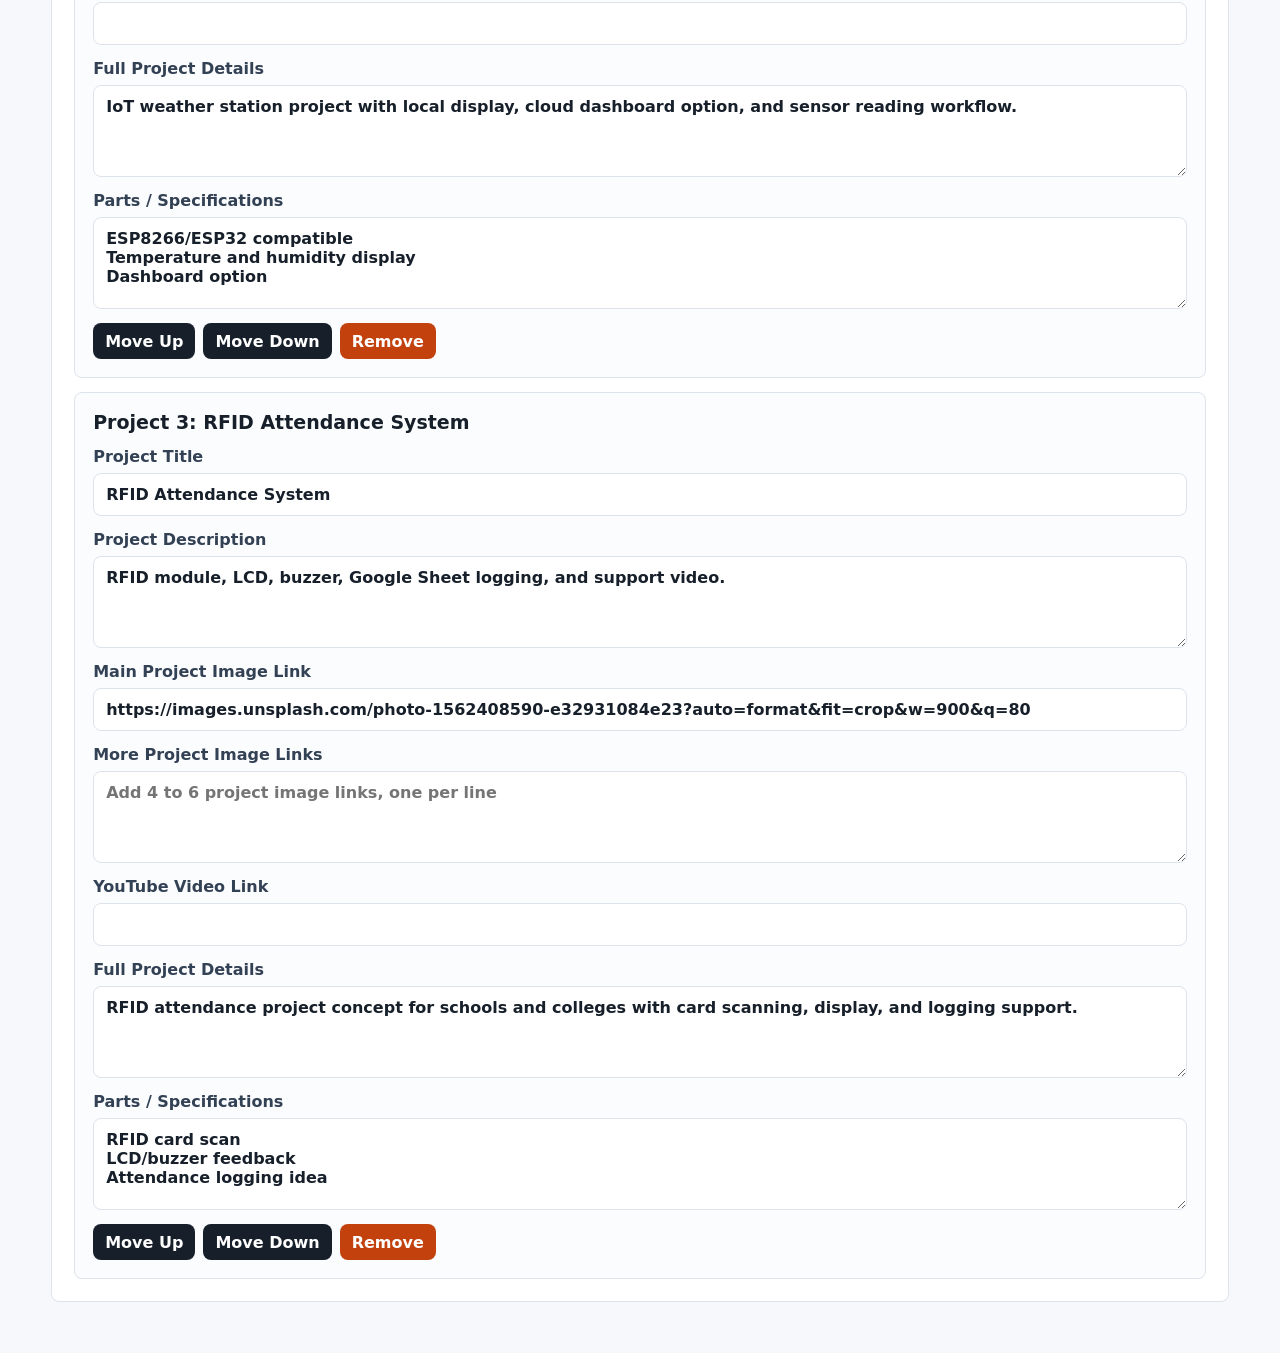
==== commit 7eb2a0db: "Add files via upload" ====
--- a/admin.html
+++ b/admin.html
@@ -91,6 +91,39 @@
 
       <section class="panel">
         <div class="panel-heading">
+          <h2>Online Classes</h2>
+          <p>Edit class settings and courses. Keep the JSON format. Do not put paid video links here: this file is public.</p>
+        </div>
+        <div class="form-grid">
+          <label>
+            UPI ID (optional)
+            <input id="upiId" type="text" placeholder="name@bank" />
+          </label>
+          <label>
+            Telegram Group Link (optional)
+            <input id="telegramUrl" type="url" placeholder="https://t.me/yourgroup" />
+          </label>
+          <label>
+            Monthly Membership (INR)
+            <input id="memberMonthly" type="number" min="0" />
+          </label>
+          <label>
+            Yearly Membership (INR)
+            <input id="memberYearly" type="number" min="0" />
+          </label>
+          <label class="wide">
+            Classes Intro Text
+            <textarea id="classIntro"></textarea>
+          </label>
+          <label class="wide">
+            Courses (JSON)
+            <textarea id="coursesJson" rows="14" spellcheck="false"></textarea>
+          </label>
+        </div>
+      </section>
+
+      <section class="panel">
+        <div class="panel-heading">
           <h2>Featured Project</h2>
           <p>This section appears in the project highlight area.</p>
         </div>
